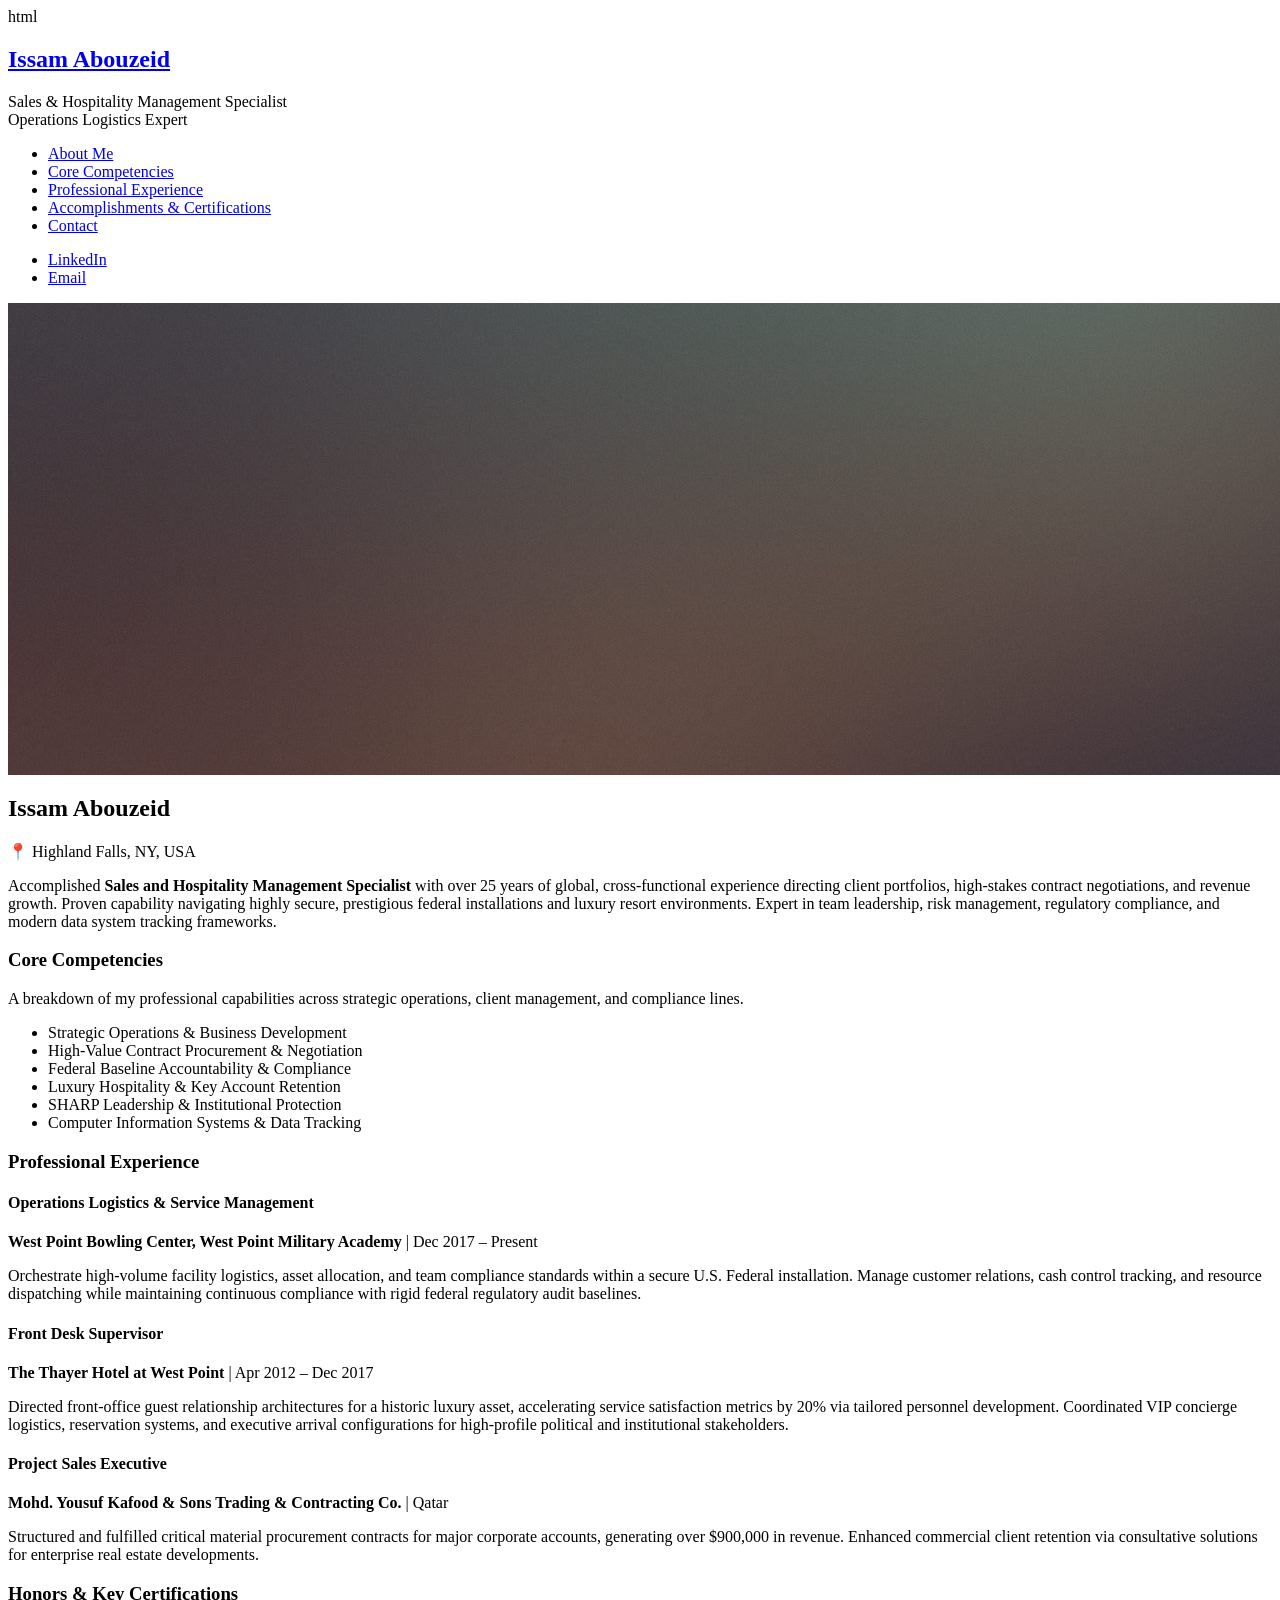
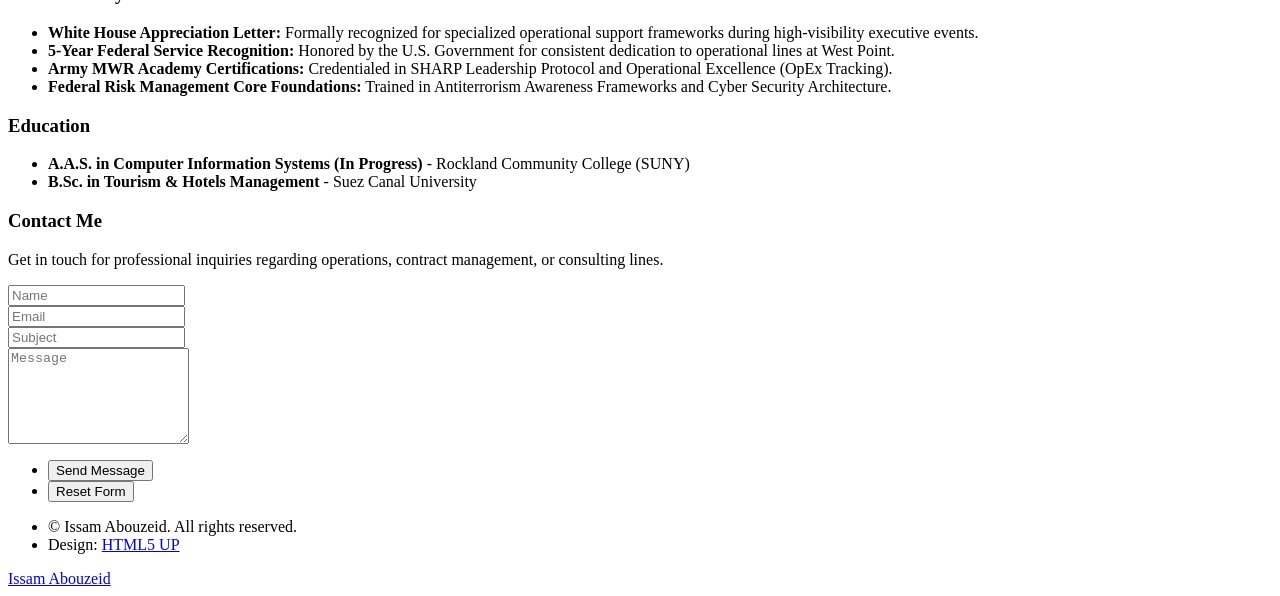
==== index.html @ 8f52945f "Rename index2.html to index.html" ====
html
<!DOCTYPE HTML>
<!--
	Read Only by HTML5 UP
	html5up.net | @ajlkn
	Free for personal and commercial use under the CCA 3.0 license (html5up.net/license)
-->
<html>
	<head>
		<title>Issam Abouzeid - Professional Portfolio</title>
		<meta charset="utf-8" />
		<meta name="viewport" content="width=device-width, initial-scale=1, user-scalable=no" />
		<link rel="stylesheet" href="assets/css/main.css" />
	</head>
	<body class="is-preload">

		<!-- Header -->
			<section id="header">
				<header>
					<span class="image avatar"><img src="images/avatar.jpg" alt="" /></span>
					<h1 id="logo"><a href="#">Issam Abouzeid</a></h1>
					<p>Sales & Hospitality Management Specialist<br />
					Operations Logistics Expert</p>
				</header>
				<nav id="nav">
					<ul>
						<li><a href="#about" class="active">About Me</a></li>
						<li><a href="#skills">Core Competencies</a></li>
						<li><a href="#experience">Professional Experience</a></li>
						<li><a href="#accomplishments">Accomplishments & Certifications</a></li>
						<li><a href="#contact">Contact</a></li>
					</ul>
				</nav>
				<footer>
					<ul class="icons">
						<li><a href="https://linkedin.com" class="icon brands fa-linkedin"><span class="label">LinkedIn</span></a></li>
						<li><a href="mailto:essam817@hotmail.com" class="icon solid fa-envelope"><span class="label">Email</span></a></li>
					</ul>
				</footer>
			</section>

		<!-- Wrapper -->
			<div id="wrapper">

				<!-- Main -->
					<div id="main">

						<!-- About Me -->
							<section id="about">
								<div class="image main" data-position="center">
									<img src="images/banner.jpg" alt="" />
								</div>
								<div class="container">
									<header class="major">
										<h2>Issam Abouzeid</h2>
										<p>📍 Highland Falls, NY, USA</p>
									</header>
									<p>Accomplished <strong>Sales and Hospitality Management Specialist</strong> with over 25 years of global, cross-functional experience directing client portfolios, high-stakes contract negotiations, and revenue growth. Proven capability navigating highly secure, prestigious federal installations and luxury resort environments. Expert in team leadership, risk management, regulatory compliance, and modern data system tracking frameworks.</p>
								</div>
							</section>

						<!-- Core Competencies -->
							<section id="skills">
								<div class="container">
									<h3>Core Competencies</h3>
									<p>A breakdown of my professional capabilities across strategic operations, client management, and compliance lines.</p>
									<ul class="feature-icons">
										<li class="icon solid fa-briefcase">Strategic Operations & Business Development</li>
										<li class="icon solid fa-handshake">High-Value Contract Procurement & Negotiation</li>
										<li class="icon solid fa-shield-alt">Federal Baseline Accountability & Compliance</li>
										<li class="icon solid fa-users">Luxury Hospitality & Key Account Retention</li>
										<li class="icon solid fa-user-shield">SHARP Leadership & Institutional Protection</li>
										<li class="icon solid fa-laptop-code">Computer Information Systems & Data Tracking</li>
									</ul>
								</div>
							</section>

						<!-- Experience -->
							<section id="experience">
								<div class="container">
									<h3>Professional Experience</h3>
									<div class="features">
										<article>
											<div class="inner">
												<h4>Operations Logistics & Service Management</h4>
												<p class="role"><strong>West Point Bowling Center, West Point Military Academy</strong> | Dec 2017 – Present</p>
												<p>Orchestrate high-volume facility logistics, asset allocation, and team compliance standards within a secure U.S. Federal installation. Manage customer relations, cash control tracking, and resource dispatching while maintaining continuous compliance with rigid federal regulatory audit baselines.</p>
											</div>
										</article>
										<article>
											<div class="inner">
												<h4>Front Desk Supervisor</h4>
												<p class="role"><strong>The Thayer Hotel at West Point</strong> | Apr 2012 – Dec 2017</p>
												<p>Directed front-office guest relationship architectures for a historic luxury asset, accelerating service satisfaction metrics by 20% via tailored personnel development. Coordinated VIP concierge logistics, reservation systems, and executive arrival configurations for high-profile political and institutional stakeholders.</p>
											</div>
										</article>
										<article>
											<div class="inner">
												<h4>Project Sales Executive</h4>
												<p class="role"><strong>Mohd. Yousuf Kafood & Sons Trading & Contracting Co.</strong> | Qatar</p>
												<p>Structured and fulfilled critical material procurement contracts for major corporate accounts, generating over $900,000 in revenue. Enhanced commercial client retention via consultative solutions for enterprise real estate developments.</p>
											</div>
										</article>
									</div>
								</div>
							</section>

						<!-- Accomplishments & Education -->
							<section id="accomplishments">
								<div class="container">
									<h3>Honors & Key Certifications</h3>
									<ul>
										<li><strong>White House Appreciation Letter:</strong> Formally recognized for specialized operational support frameworks during high-visibility executive events.</li>
										<li><strong>5-Year Federal Service Recognition:</strong> Honored by the U.S. Government for consistent dedication to operational lines at West Point.</li>
										<li><strong>Army MWR Academy Certifications:</strong> Credentialed in SHARP Leadership Protocol and Operational Excellence (OpEx Tracking).</li>
										<li><strong>Federal Risk Management Core Foundations:</strong> Trained in Antiterrorism Awareness Frameworks and Cyber Security Architecture.</li>
									</ul>

									<h3>Education</h3>
									<ul>
										<li><strong>A.A.S. in Computer Information Systems (In Progress)</strong> - Rockland Community College (SUNY)</li>
										<li><strong>B.Sc. in Tourism & Hotels Management</strong> - Suez Canal University</li>
									</ul>
								</div>
							</section>

						<!-- Contact -->
							<section id="contact">
								<div class="container">
									<h3>Contact Me</h3>
									<p>Get in touch for professional inquiries regarding operations, contract management, or consulting lines.</p>
									<form method="post" action="#">
										<div class="row gtr-uniform">
											<div class="col-6 col-12-xsmall"><input type="text" name="name" id="name" placeholder="Name" /></div>
											<div class="col-6 col-12-xsmall"><input type="email" name="email" id="email" placeholder="Email" /></div>
											<div class="col-12"><input type="text" name="subject" id="subject" placeholder="Subject" /></div>
											<div class="col-12"><textarea name="message" id="message" placeholder="Message" rows="6"></textarea></div>
											<div class="col-12">
												<ul class="actions">
													<li><input type="submit" value="Send Message" class="primary" /></li>
													<li><input type="reset" value="Reset Form" /></li>
												</ul>
											</div>
										</div>
									</form>
								</div>
							</section>

					</div>

				<!-- Footer -->
					<section id="footer">
						<div class="container">
							<ul class="copyright">
								<li>&copy; Issam Abouzeid. All rights reserved.</li><li>Design: <a href="https://html5up.net">HTML5 UP</a></li>
							</ul>
						</div>
					</section>

			</div>

		<!-- Scripts -->
			<script src="assets/js/jquery.min.js"></script>
			<script src="assets/js/jquery.scrollex.min.js"></script>
			<script src="assets/js/jquery.scrolly.min.js"></script>
			<script src="assets/js/browser.min.js"></script>
			<script src="assets/js/breakpoints.min.js"></script>
			<script src="assets/js/util.js"></script>
			<script src="assets/js/main.js"></script>

	</body>
</html>
---- assets/css/main.css ----
@import url("fontawesome-all.min.css");
@import url("https://fonts.googleapis.com/css?family=Lato:400,400italic,700,700italic|Source+Code+Pro:400");

/*
	Read Only by HTML5 UP
	html5up.net | @ajlkn
	Free for personal and commercial use under the CCA 3.0 license (html5up.net/license)
*/

html, body, div, span, applet, object,
iframe, h1, h2, h3, h4, h5, h6, p, blockquote,
pre, a, abbr, acronym, address, big, cite,
code, del, dfn, em, img, ins, kbd, q, s, samp,
small, strike, strong, sub, sup, tt, var, b,
u, i, center, dl, dt, dd, ol, ul, li, fieldset,
form, label, legend, table, caption, tbody,
tfoot, thead, tr, th, td, article, aside,
canvas, details, embed, figure, figcaption,
footer, header, hgroup, menu, nav, output, ruby,
section, summary, time, mark, audio, video {
	margin: 0;
	padding: 0;
	border: 0;
	font-size: 100%;
	font: inherit;
	vertical-align: baseline;}

article, aside, details, figcaption, figure,
footer, header, hgroup, menu, nav, section {
	display: block;}

body {
	line-height: 1;
}

ol, ul {
	list-style: none;
}

blockquote, q {
	quotes: none;
}

	blockquote:before, blockquote:after, q:before, q:after {
		content: '';
		content: none;
	}

table {
	border-collapse: collapse;
	border-spacing: 0;
}

body {
	-webkit-text-size-adjust: none;
}

mark {
	background-color: transparent;
	color: inherit;
}

input::-moz-focus-inner {
	border: 0;
	padding: 0;
}

input, select, textarea {
	-moz-appearance: none;
	-webkit-appearance: none;
	-ms-appearance: none;
	appearance: none;
}

/* Basic */

	html {
		box-sizing: border-box;
	}

	*, *:before, *:after {
		box-sizing: inherit;
	}

	body {
		background: #fff;
	}

		body.is-preload *, body.is-preload *:before, body.is-preload *:after {
			-moz-animation: none !important;
			-webkit-animation: none !important;
			-ms-animation: none !important;
			animation: none !important;
			-moz-transition: none !important;
			-webkit-transition: none !important;
			-ms-transition: none !important;
			transition: none !important;
		}

	body, input, select, textarea {
		color: #888;
		font-family: "Lato", sans-serif;
		font-size: 16pt;
		font-weight: 400;
		line-height: 1.75em;
	}

	a {
		-moz-transition: color 0.2s ease-in-out, border-color 0.2s ease-in-out;
		-webkit-transition: color 0.2s ease-in-out, border-color 0.2s ease-in-out;
		-ms-transition: color 0.2s ease-in-out, border-color 0.2s ease-in-out;
		transition: color 0.2s ease-in-out, border-color 0.2s ease-in-out;
		border-bottom: solid 1px #e4e4e4;
		color: inherit;
		text-decoration: none;
	}

		a:hover {
			border-bottom-color: transparent;
			color: #4acaa8 !important;
		}

	strong, b {
		color: #777;
		font-weight: 700;
	}

	em, i {
		font-style: italic;
	}

	p {
		margin: 0 0 2.25em 0;
	}

	h1, h2, h3, h4, h5, h6 {
		color: #777;
		font-weight: 700;
		line-height: 1em;
		margin: 0 0 0.5625em 0;
	}

		h1 a, h2 a, h3 a, h4 a, h5 a, h6 a {
			border: 0;
			color: inherit;
			text-decoration: none;
		}

	h2 {
		font-size: 2em;
		line-height: 1.5em;
	}

	h3 {
		font-size: 1.75em;
		line-height: 1.5em;
	}

	h4 {
		font-size: 1.25em;
		line-height: 1.5em;
	}

	h5 {
		font-size: 0.9em;
		line-height: 1.5em;
	}

	h6 {
		font-size: 0.7em;
		line-height: 1.5em;
	}

	sub {
		font-size: 0.8em;
		position: relative;
		top: 0.5em;
	}

	sup {
		font-size: 0.8em;
		position: relative;
		top: -0.5em;
	}

	hr {
		border: 0;
		border-bottom: solid 2px #f4f4f4;
		margin: 2.25em 0;
	}

		hr.major {
			margin: 3.375em 0;
		}

	blockquote {
		border-left: solid 8px #e4e4e4;
		font-style: italic;
		margin: 0 0 2.25em 0;
		padding: 0.5em 0 0.5em 2em;
	}

	code {
		background: #555;
		border-radius: 5px;
		color: #fff;
		font-family: "Source Code Pro", monospace;
		font-size: 0.9em;
		margin: 0 0.25em;
		padding: 0.25em 0.65em;
	}

	pre {
		font-family: "Source Code Pro", monospace;
		font-size: 0.9em;
		margin: 0 0 2.25em 0;
	}

		pre code {
			-webkit-overflow-scrolling: touch;
			display: block;
			line-height: 1.5em;
			overflow-x: auto;
			padding: 1em 1.5em;
		}

	.align-left {
		text-align: left;
	}

	.align-center {
		text-align: center;
	}

	.align-right {
		text-align: right;
	}

/* Row */

	.row {
		display: flex;
		flex-wrap: wrap;
		box-sizing: border-box;
		align-items: stretch;
	}

		.row > * {
			box-sizing: border-box;
		}

		.row.gtr-uniform > * > :last-child {
			margin-bottom: 0;
		}

		.row.aln-left {
			justify-content: flex-start;
		}

		.row.aln-center {
			justify-content: center;
		}

		.row.aln-right {
			justify-content: flex-end;
		}

		.row.aln-top {
			align-items: flex-start;
		}

		.row.aln-middle {
			align-items: center;
		}

		.row.aln-bottom {
			align-items: flex-end;
		}

		.row > .imp {
			order: -1;
		}

		.row > .col-1 {
			width: 8.33333%;
		}

		.row > .off-1 {
			margin-left: 8.33333%;
		}

		.row > .col-2 {
			width: 16.66667%;
		}

		.row > .off-2 {
			margin-left: 16.66667%;
		}

		.row > .col-3 {
			width: 25%;
		}

		.row > .off-3 {
			margin-left: 25%;
		}

		.row > .col-4 {
			width: 33.33333%;
		}

		.row > .off-4 {
			margin-left: 33.33333%;
		}

		.row > .col-5 {
			width: 41.66667%;
		}

		.row > .off-5 {
			margin-left: 41.66667%;
		}

		.row > .col-6 {
			width: 50%;
		}

		.row > .off-6 {
			margin-left: 50%;
		}

		.row > .col-7 {
			width: 58.33333%;
		}

		.row > .off-7 {
			margin-left: 58.33333%;
		}

		.row > .col-8 {
			width: 66.66667%;
		}

		.row > .off-8 {
			margin-left: 66.66667%;
		}

		.row > .col-9 {
			width: 75%;
		}

		.row > .off-9 {
			margin-left: 75%;
		}

		.row > .col-10 {
			width: 83.33333%;
		}

		.row > .off-10 {
			margin-left: 83.33333%;
		}

		.row > .col-11 {
			width: 91.66667%;
		}

		.row > .off-11 {
			margin-left: 91.66667%;
		}

		.row > .col-12 {
			width: 100%;
		}

		.row > .off-12 {
			margin-left: 100%;
		}

		.row.gtr-0 {
			margin-top: 0;
			margin-left: 0em;
		}

			.row.gtr-0 > * {
				padding: 0 0 0 0em;
			}

			.row.gtr-0.gtr-uniform {
				margin-top: 0em;
			}

				.row.gtr-0.gtr-uniform > * {
					padding-top: 0em;
				}

		.row.gtr-25 {
			margin-top: 0;
			margin-left: -0.5em;
		}

			.row.gtr-25 > * {
				padding: 0 0 0 0.5em;
			}

			.row.gtr-25.gtr-uniform {
				margin-top: -0.5em;
			}

				.row.gtr-25.gtr-uniform > * {
					padding-top: 0.5em;
				}

		.row.gtr-50 {
			margin-top: 0;
			margin-left: -1em;
		}

			.row.gtr-50 > * {
				padding: 0 0 0 1em;
			}

			.row.gtr-50.gtr-uniform {
				margin-top: -1em;
			}

				.row.gtr-50.gtr-uniform > * {
					padding-top: 1em;
				}

		.row {
			margin-top: 0;
			margin-left: -2em;
		}

			.row > * {
				padding: 0 0 0 2em;
			}

			.row.gtr-uniform {
				margin-top: -2em;
			}

				.row.gtr-uniform > * {
					padding-top: 2em;
				}

		.row.gtr-150 {
			margin-top: 0;
			margin-left: -3em;
		}

			.row.gtr-150 > * {
				padding: 0 0 0 3em;
			}

			.row.gtr-150.gtr-uniform {
				margin-top: -3em;
			}

				.row.gtr-150.gtr-uniform > * {
					padding-top: 3em;
				}

		.row.gtr-200 {
			margin-top: 0;
			margin-left: -4em;
		}

			.row.gtr-200 > * {
				padding: 0 0 0 4em;
			}

			.row.gtr-200.gtr-uniform {
				margin-top: -4em;
			}

				.row.gtr-200.gtr-uniform > * {
					padding-top: 4em;
				}

		@media screen and (max-width: 1680px) {

			.row {
				display: flex;
				flex-wrap: wrap;
				box-sizing: border-box;
				align-items: stretch;
			}

				.row > * {
					box-sizing: border-box;
				}

				.row.gtr-uniform > * > :last-child {
					margin-bottom: 0;
				}

				.row.aln-left {
					justify-content: flex-start;
				}

				.row.aln-center {
					justify-content: center;
				}

				.row.aln-right {
					justify-content: flex-end;
				}

				.row.aln-top {
					align-items: flex-start;
				}

				.row.aln-middle {
					align-items: center;
				}

				.row.aln-bottom {
					align-items: flex-end;
				}

				.row > .imp-xlarge {
					order: -1;
				}

				.row > .col-1-xlarge {
					width: 8.33333%;
				}

				.row > .off-1-xlarge {
					margin-left: 8.33333%;
				}

				.row > .col-2-xlarge {
					width: 16.66667%;
				}

				.row > .off-2-xlarge {
					margin-left: 16.66667%;
				}

				.row > .col-3-xlarge {
					width: 25%;
				}

				.row > .off-3-xlarge {
					margin-left: 25%;
				}

				.row > .col-4-xlarge {
					width: 33.33333%;
				}

				.row > .off-4-xlarge {
					margin-left: 33.33333%;
				}

				.row > .col-5-xlarge {
					width: 41.66667%;
				}

				.row > .off-5-xlarge {
					margin-left: 41.66667%;
				}

				.row > .col-6-xlarge {
					width: 50%;
				}

				.row > .off-6-xlarge {
					margin-left: 50%;
				}

				.row > .col-7-xlarge {
					width: 58.33333%;
				}

				.row > .off-7-xlarge {
					margin-left: 58.33333%;
				}

				.row > .col-8-xlarge {
					width: 66.66667%;
				}

				.row > .off-8-xlarge {
					margin-left: 66.66667%;
				}

				.row > .col-9-xlarge {
					width: 75%;
				}

				.row > .off-9-xlarge {
					margin-left: 75%;
				}

				.row > .col-10-xlarge {
					width: 83.33333%;
				}

				.row > .off-10-xlarge {
					margin-left: 83.33333%;
				}

				.row > .col-11-xlarge {
					width: 91.66667%;
				}

				.row > .off-11-xlarge {
					margin-left: 91.66667%;
				}

				.row > .col-12-xlarge {
					width: 100%;
				}

				.row > .off-12-xlarge {
					margin-left: 100%;
				}

				.row.gtr-0 {
					margin-top: 0;
					margin-left: 0em;
				}

					.row.gtr-0 > * {
						padding: 0 0 0 0em;
					}

					.row.gtr-0.gtr-uniform {
						margin-top: 0em;
					}

						.row.gtr-0.gtr-uniform > * {
							padding-top: 0em;
						}

				.row.gtr-25 {
					margin-top: 0;
					margin-left: -0.5em;
				}

					.row.gtr-25 > * {
						padding: 0 0 0 0.5em;
					}

					.row.gtr-25.gtr-uniform {
						margin-top: -0.5em;
					}

						.row.gtr-25.gtr-uniform > * {
							padding-top: 0.5em;
						}

				.row.gtr-50 {
					margin-top: 0;
					margin-left: -1em;
				}

					.row.gtr-50 > * {
						padding: 0 0 0 1em;
					}

					.row.gtr-50.gtr-uniform {
						margin-top: -1em;
					}

						.row.gtr-50.gtr-uniform > * {
							padding-top: 1em;
						}

				.row {
					margin-top: 0;
					margin-left: -2em;
				}

					.row > * {
						padding: 0 0 0 2em;
					}

					.row.gtr-uniform {
						margin-top: -2em;
					}

						.row.gtr-uniform > * {
							padding-top: 2em;
						}

				.row.gtr-150 {
					margin-top: 0;
					margin-left: -3em;
				}

					.row.gtr-150 > * {
						padding: 0 0 0 3em;
					}

					.row.gtr-150.gtr-uniform {
						margin-top: -3em;
					}

						.row.gtr-150.gtr-uniform > * {
							padding-top: 3em;
						}

				.row.gtr-200 {
					margin-top: 0;
					margin-left: -4em;
				}

					.row.gtr-200 > * {
						padding: 0 0 0 4em;
					}

					.row.gtr-200.gtr-uniform {
						margin-top: -4em;
					}

						.row.gtr-200.gtr-uniform > * {
							padding-top: 4em;
						}

		}

		@media screen and (max-width: 1280px) {

			.row {
				display: flex;
				flex-wrap: wrap;
				box-sizing: border-box;
				align-items: stretch;
			}

				.row > * {
					box-sizing: border-box;
				}

				.row.gtr-uniform > * > :last-child {
					margin-bottom: 0;
				}

				.row.aln-left {
					justify-content: flex-start;
				}

				.row.aln-center {
					justify-content: center;
				}

				.row.aln-right {
					justify-content: flex-end;
				}

				.row.aln-top {
					align-items: flex-start;
				}

				.row.aln-middle {
					align-items: center;
				}

				.row.aln-bottom {
					align-items: flex-end;
				}

				.row > .imp-large {
					order: -1;
				}

				.row > .col-1-large {
					width: 8.33333%;
				}

				.row > .off-1-large {
					margin-left: 8.33333%;
				}

				.row > .col-2-large {
					width: 16.66667%;
				}

				.row > .off-2-large {
					margin-left: 16.66667%;
				}

				.row > .col-3-large {
					width: 25%;
				}

				.row > .off-3-large {
					margin-left: 25%;
				}

				.row > .col-4-large {
					width: 33.33333%;
				}

				.row > .off-4-large {
					margin-left: 33.33333%;
				}

				.row > .col-5-large {
					width: 41.66667%;
				}

				.row > .off-5-large {
					margin-left: 41.66667%;
				}

				.row > .col-6-large {
					width: 50%;
				}

				.row > .off-6-large {
					margin-left: 50%;
				}

				.row > .col-7-large {
					width: 58.33333%;
				}

				.row > .off-7-large {
					margin-left: 58.33333%;
				}

				.row > .col-8-large {
					width: 66.66667%;
				}

				.row > .off-8-large {
					margin-left: 66.66667%;
				}

				.row > .col-9-large {
					width: 75%;
				}

				.row > .off-9-large {
					margin-left: 75%;
				}

				.row > .col-10-large {
					width: 83.33333%;
				}

				.row > .off-10-large {
					margin-left: 83.33333%;
				}

				.row > .col-11-large {
					width: 91.66667%;
				}

				.row > .off-11-large {
					margin-left: 91.66667%;
				}

				.row > .col-12-large {
					width: 100%;
				}

				.row > .off-12-large {
					margin-left: 100%;
				}

				.row.gtr-0 {
					margin-top: 0;
					margin-left: 0em;
				}

					.row.gtr-0 > * {
						padding: 0 0 0 0em;
					}

					.row.gtr-0.gtr-uniform {
						margin-top: 0em;
					}

						.row.gtr-0.gtr-uniform > * {
							padding-top: 0em;
						}

				.row.gtr-25 {
					margin-top: 0;
					margin-left: -0.375em;
				}

					.row.gtr-25 > * {
						padding: 0 0 0 0.375em;
					}

					.row.gtr-25.gtr-uniform {
						margin-top: -0.375em;
					}

						.row.gtr-25.gtr-uniform > * {
							padding-top: 0.375em;
						}

				.row.gtr-50 {
					margin-top: 0;
					margin-left: -0.75em;
				}

					.row.gtr-50 > * {
						padding: 0 0 0 0.75em;
					}

					.row.gtr-50.gtr-uniform {
						margin-top: -0.75em;
					}

						.row.gtr-50.gtr-uniform > * {
							padding-top: 0.75em;
						}

				.row {
					margin-top: 0;
					margin-left: -1.5em;
				}

					.row > * {
						padding: 0 0 0 1.5em;
					}

					.row.gtr-uniform {
						margin-top: -1.5em;
					}

						.row.gtr-uniform > * {
							padding-top: 1.5em;
						}

				.row.gtr-150 {
					margin-top: 0;
					margin-left: -2.25em;
				}

					.row.gtr-150 > * {
						padding: 0 0 0 2.25em;
					}

					.row.gtr-150.gtr-uniform {
						margin-top: -2.25em;
					}

						.row.gtr-150.gtr-uniform > * {
							padding-top: 2.25em;
						}

				.row.gtr-200 {
					margin-top: 0;
					margin-left: -3em;
				}

					.row.gtr-200 > * {
						padding: 0 0 0 3em;
					}

					.row.gtr-200.gtr-uniform {
						margin-top: -3em;
					}

						.row.gtr-200.gtr-uniform > * {
							padding-top: 3em;
						}

		}

		@media screen and (max-width: 1024px) {

			.row {
				display: flex;
				flex-wrap: wrap;
				box-sizing: border-box;
				align-items: stretch;
			}

				.row > * {
					box-sizing: border-box;
				}

				.row.gtr-uniform > * > :last-child {
					margin-bottom: 0;
				}

				.row.aln-left {
					justify-content: flex-start;
				}

				.row.aln-center {
					justify-content: center;
				}

				.row.aln-right {
					justify-content: flex-end;
				}

				.row.aln-top {
					align-items: flex-start;
				}

				.row.aln-middle {
					align-items: center;
				}

				.row.aln-bottom {
					align-items: flex-end;
				}

				.row > .imp-medium {
					order: -1;
				}

				.row > .col-1-medium {
					width: 8.33333%;
				}

				.row > .off-1-medium {
					margin-left: 8.33333%;
				}

				.row > .col-2-medium {
					width: 16.66667%;
				}

				.row > .off-2-medium {
					margin-left: 16.66667%;
				}

				.row > .col-3-medium {
					width: 25%;
				}

				.row > .off-3-medium {
					margin-left: 25%;
				}

				.row > .col-4-medium {
					width: 33.33333%;
				}

				.row > .off-4-medium {
					margin-left: 33.33333%;
				}

				.row > .col-5-medium {
					width: 41.66667%;
				}

				.row > .off-5-medium {
					margin-left: 41.66667%;
				}

				.row > .col-6-medium {
					width: 50%;
				}

				.row > .off-6-medium {
					margin-left: 50%;
				}

				.row > .col-7-medium {
					width: 58.33333%;
				}

				.row > .off-7-medium {
					margin-left: 58.33333%;
				}

				.row > .col-8-medium {
					width: 66.66667%;
				}

				.row > .off-8-medium {
					margin-left: 66.66667%;
				}

				.row > .col-9-medium {
					width: 75%;
				}

				.row > .off-9-medium {
					margin-left: 75%;
				}

				.row > .col-10-medium {
					width: 83.33333%;
				}

				.row > .off-10-medium {
					margin-left: 83.33333%;
				}

				.row > .col-11-medium {
					width: 91.66667%;
				}

				.row > .off-11-medium {
					margin-left: 91.66667%;
				}

				.row > .col-12-medium {
					width: 100%;
				}

				.row > .off-12-medium {
					margin-left: 100%;
				}

				.row.gtr-0 {
					margin-top: 0;
					margin-left: 0em;
				}

					.row.gtr-0 > * {
						padding: 0 0 0 0em;
					}

					.row.gtr-0.gtr-uniform {
						margin-top: 0em;
					}

						.row.gtr-0.gtr-uniform > * {
							padding-top: 0em;
						}

				.row.gtr-25 {
					margin-top: 0;
					margin-left: -0.375em;
				}

					.row.gtr-25 > * {
						padding: 0 0 0 0.375em;
					}

					.row.gtr-25.gtr-uniform {
						margin-top: -0.375em;
					}

						.row.gtr-25.gtr-uniform > * {
							padding-top: 0.375em;
						}

				.row.gtr-50 {
					margin-top: 0;
					margin-left: -0.75em;
				}

					.row.gtr-50 > * {
						padding: 0 0 0 0.75em;
					}

					.row.gtr-50.gtr-uniform {
						margin-top: -0.75em;
					}

						.row.gtr-50.gtr-uniform > * {
							padding-top: 0.75em;
						}

				.row {
					margin-top: 0;
					margin-left: -1.5em;
				}

					.row > * {
						padding: 0 0 0 1.5em;
					}

					.row.gtr-uniform {
						margin-top: -1.5em;
					}

						.row.gtr-uniform > * {
							padding-top: 1.5em;
						}

				.row.gtr-150 {
					margin-top: 0;
					margin-left: -2.25em;
				}

					.row.gtr-150 > * {
						padding: 0 0 0 2.25em;
					}

					.row.gtr-150.gtr-uniform {
						margin-top: -2.25em;
					}

						.row.gtr-150.gtr-uniform > * {
							padding-top: 2.25em;
						}

				.row.gtr-200 {
					margin-top: 0;
					margin-left: -3em;
				}

					.row.gtr-200 > * {
						padding: 0 0 0 3em;
					}

					.row.gtr-200.gtr-uniform {
						margin-top: -3em;
					}

						.row.gtr-200.gtr-uniform > * {
							padding-top: 3em;
						}

		}

		@media screen and (max-width: 736px) {

			.row {
				display: flex;
				flex-wrap: wrap;
				box-sizing: border-box;
				align-items: stretch;
			}

				.row > * {
					box-sizing: border-box;
				}

				.row.gtr-uniform > * > :last-child {
					margin-bottom: 0;
				}

				.row.aln-left {
					justify-content: flex-start;
				}

				.row.aln-center {
					justify-content: center;
				}

				.row.aln-right {
					justify-content: flex-end;
				}

				.row.aln-top {
					align-items: flex-start;
				}

				.row.aln-middle {
					align-items: center;
				}

				.row.aln-bottom {
					align-items: flex-end;
				}

				.row > .imp-small {
					order: -1;
				}

				.row > .col-1-small {
					width: 8.33333%;
				}

				.row > .off-1-small {
					margin-left: 8.33333%;
				}

				.row > .col-2-small {
					width: 16.66667%;
				}

				.row > .off-2-small {
					margin-left: 16.66667%;
				}

				.row > .col-3-small {
					width: 25%;
				}

				.row > .off-3-small {
					margin-left: 25%;
				}

				.row > .col-4-small {
					width: 33.33333%;
				}

				.row > .off-4-small {
					margin-left: 33.33333%;
				}

				.row > .col-5-small {
					width: 41.66667%;
				}

				.row > .off-5-small {
					margin-left: 41.66667%;
				}

				.row > .col-6-small {
					width: 50%;
				}

				.row > .off-6-small {
					margin-left: 50%;
				}

				.row > .col-7-small {
					width: 58.33333%;
				}

				.row > .off-7-small {
					margin-left: 58.33333%;
				}

				.row > .col-8-small {
					width: 66.66667%;
				}

				.row > .off-8-small {
					margin-left: 66.66667%;
				}

				.row > .col-9-small {
					width: 75%;
				}

				.row > .off-9-small {
					margin-left: 75%;
				}

				.row > .col-10-small {
					width: 83.33333%;
				}

				.row > .off-10-small {
					margin-left: 83.33333%;
				}

				.row > .col-11-small {
					width: 91.66667%;
				}

				.row > .off-11-small {
					margin-left: 91.66667%;
				}

				.row > .col-12-small {
					width: 100%;
				}

				.row > .off-12-small {
					margin-left: 100%;
				}

				.row.gtr-0 {
					margin-top: 0;
					margin-left: 0em;
				}

					.row.gtr-0 > * {
						padding: 0 0 0 0em;
					}

					.row.gtr-0.gtr-uniform {
						margin-top: 0em;
					}

						.row.gtr-0.gtr-uniform > * {
							padding-top: 0em;
						}

				.row.gtr-25 {
					margin-top: 0;
					margin-left: -0.3125em;
				}

					.row.gtr-25 > * {
						padding: 0 0 0 0.3125em;
					}

					.row.gtr-25.gtr-uniform {
						margin-top: -0.3125em;
					}

						.row.gtr-25.gtr-uniform > * {
							padding-top: 0.3125em;
						}

				.row.gtr-50 {
					margin-top: 0;
					margin-left: -0.625em;
				}

					.row.gtr-50 > * {
						padding: 0 0 0 0.625em;
					}

					.row.gtr-50.gtr-uniform {
						margin-top: -0.625em;
					}

						.row.gtr-50.gtr-uniform > * {
							padding-top: 0.625em;
						}

				.row {
					margin-top: 0;
					margin-left: -1.25em;
				}

					.row > * {
						padding: 0 0 0 1.25em;
					}

					.row.gtr-uniform {
						margin-top: -1.25em;
					}

						.row.gtr-uniform > * {
							padding-top: 1.25em;
						}

				.row.gtr-150 {
					margin-top: 0;
					margin-left: -1.875em;
				}

					.row.gtr-150 > * {
						padding: 0 0 0 1.875em;
					}

					.row.gtr-150.gtr-uniform {
						margin-top: -1.875em;
					}

						.row.gtr-150.gtr-uniform > * {
							padding-top: 1.875em;
						}

				.row.gtr-200 {
					margin-top: 0;
					margin-left: -2.5em;
				}

					.row.gtr-200 > * {
						padding: 0 0 0 2.5em;
					}

					.row.gtr-200.gtr-uniform {
						margin-top: -2.5em;
					}

						.row.gtr-200.gtr-uniform > * {
							padding-top: 2.5em;
						}

		}

		@media screen and (max-width: 480px) {

			.row {
				display: flex;
				flex-wrap: wrap;
				box-sizing: border-box;
				align-items: stretch;
			}

				.row > * {
					box-sizing: border-box;
				}

				.row.gtr-uniform > * > :last-child {
					margin-bottom: 0;
				}

				.row.aln-left {
					justify-content: flex-start;
				}

				.row.aln-center {
					justify-content: center;
				}

				.row.aln-right {
					justify-content: flex-end;
				}

				.row.aln-top {
					align-items: flex-start;
				}

				.row.aln-middle {
					align-items: center;
				}

				.row.aln-bottom {
					align-items: flex-end;
				}

				.row > .imp-xsmall {
					order: -1;
				}

				.row > .col-1-xsmall {
					width: 8.33333%;
				}

				.row > .off-1-xsmall {
					margin-left: 8.33333%;
				}

				.row > .col-2-xsmall {
					width: 16.66667%;
				}

				.row > .off-2-xsmall {
					margin-left: 16.66667%;
				}

				.row > .col-3-xsmall {
					width: 25%;
				}

				.row > .off-3-xsmall {
					margin-left: 25%;
				}

				.row > .col-4-xsmall {
					width: 33.33333%;
				}

				.row > .off-4-xsmall {
					margin-left: 33.33333%;
				}

				.row > .col-5-xsmall {
					width: 41.66667%;
				}

				.row > .off-5-xsmall {
					margin-left: 41.66667%;
				}

				.row > .col-6-xsmall {
					width: 50%;
				}

				.row > .off-6-xsmall {
					margin-left: 50%;
				}

				.row > .col-7-xsmall {
					width: 58.33333%;
				}

				.row > .off-7-xsmall {
					margin-left: 58.33333%;
				}

				.row > .col-8-xsmall {
					width: 66.66667%;
				}

				.row > .off-8-xsmall {
					margin-left: 66.66667%;
				}

				.row > .col-9-xsmall {
					width: 75%;
				}

				.row > .off-9-xsmall {
					margin-left: 75%;
				}

				.row > .col-10-xsmall {
					width: 83.33333%;
				}

				.row > .off-10-xsmall {
					margin-left: 83.33333%;
				}

				.row > .col-11-xsmall {
					width: 91.66667%;
				}

				.row > .off-11-xsmall {
					margin-left: 91.66667%;
				}

				.row > .col-12-xsmall {
					width: 100%;
				}

				.row > .off-12-xsmall {
					margin-left: 100%;
				}

				.row.gtr-0 {
					margin-top: 0;
					margin-left: 0em;
				}

					.row.gtr-0 > * {
						padding: 0 0 0 0em;
					}

					.row.gtr-0.gtr-uniform {
						margin-top: 0em;
					}

						.row.gtr-0.gtr-uniform > * {
							padding-top: 0em;
						}

				.row.gtr-25 {
					margin-top: 0;
					margin-left: -0.3125em;
				}

					.row.gtr-25 > * {
						padding: 0 0 0 0.3125em;
					}

					.row.gtr-25.gtr-uniform {
						margin-top: -0.3125em;
					}

						.row.gtr-25.gtr-uniform > * {
							padding-top: 0.3125em;
						}

				.row.gtr-50 {
					margin-top: 0;
					margin-left: -0.625em;
				}

					.row.gtr-50 > * {
						padding: 0 0 0 0.625em;
					}

					.row.gtr-50.gtr-uniform {
						margin-top: -0.625em;
					}

						.row.gtr-50.gtr-uniform > * {
							padding-top: 0.625em;
						}

				.row {
					margin-top: 0;
					margin-left: -1.25em;
				}

					.row > * {
						padding: 0 0 0 1.25em;
					}

					.row.gtr-uniform {
						margin-top: -1.25em;
					}

						.row.gtr-uniform > * {
							padding-top: 1.25em;
						}

				.row.gtr-150 {
					margin-top: 0;
					margin-left: -1.875em;
				}

					.row.gtr-150 > * {
						padding: 0 0 0 1.875em;
					}

					.row.gtr-150.gtr-uniform {
						margin-top: -1.875em;
					}

						.row.gtr-150.gtr-uniform > * {
							padding-top: 1.875em;
						}

				.row.gtr-200 {
					margin-top: 0;
					margin-left: -2.5em;
				}

					.row.gtr-200 > * {
						padding: 0 0 0 2.5em;
					}

					.row.gtr-200.gtr-uniform {
						margin-top: -2.5em;
					}

						.row.gtr-200.gtr-uniform > * {
							padding-top: 2.5em;
						}

		}

/* Container */

	.container {
		margin: 0 auto;
		max-width: calc(100% - 4.5em);
		width: 45em;
	}

		.container.xsmall {
			width: 11.25em;
		}

		.container.small {
			width: 22.5em;
		}

		.container.medium {
			width: 33.75em;
		}

		.container.large {
			width: 56.25em;
		}

		.container.xlarge {
			width: 67.5em;
		}

		.container.max {
			width: 100%;
		}

		@media screen and (max-width: 1024px) {

			.container {
				width: 100% !important;
			}

		}

		@media screen and (max-width: 480px) {

			.container {
				max-width: calc(100% - 3.375em);
			}

		}

/* Section/Article */

	section.special, article.special {
		text-align: center;
	}

	header p {
		color: #aaa;
		position: relative;
		margin: 0 0 1.6875em 0;
	}

	header h2 + p {
		font-size: 1.25em;
		margin-top: -0.5em;
		line-height: 1.5em;
	}

	header h3 + p {
		font-size: 1.1em;
		margin-top: -0.35em;
		line-height: 1.5em;
	}

	header h4 + p,
	header h5 + p,
	header h6 + p {
		font-size: 0.9em;
		margin-top: -0.25em;
		line-height: 1.5em;
	}

	header.major h2 {
		color: #4acaa8;
		font-size: 3.5em;
	}

		header.major h2 + p {
			color: #777;
			font-size: 1.75em;
			font-weight: 700;
			margin-top: -0.75em;
		}

/* Form */

	form {
		margin: 0 0 2.25em 0;
	}

	label {
		color: #777;
		display: block;
		font-size: 0.9em;
		font-weight: 700;
		margin: 0 0 1.125em 0;
	}

	input::-moz-focus-inner {
		border: 0;
		padding: 0;
	}

	input[type="text"],
	input[type="password"],
	input[type="email"],
	select,
	textarea {
		-moz-appearance: none;
		-webkit-appearance: none;
		-ms-appearance: none;
		appearance: none;
		border-radius: 5px;
		border: none;
		border: solid 2px #e4e4e4;
		color: inherit;
		display: block;
		outline: 0;
		padding: 0 1em;
		text-decoration: none;
		width: 100%;
	}

		input[type="text"]:invalid,
		input[type="password"]:invalid,
		input[type="email"]:invalid,
		select:invalid,
		textarea:invalid {
			box-shadow: none;
		}

		input[type="text"]:focus,
		input[type="password"]:focus,
		input[type="email"]:focus,
		select:focus,
		textarea:focus {
			border-color: #4acaa8;
		}

	select {
		background-image: url("data:image/svg+xml;charset=utf8,%3Csvg xmlns='http://www.w3.org/2000/svg' width='40' height='40' preserveAspectRatio='none' viewBox='0 0 40 40'%3E%3Cpath d='M9.4,12.3l10.4,10.4l10.4-10.4c0.2-0.2,0.5-0.4,0.9-0.4c0.3,0,0.6,0.1,0.9,0.4l3.3,3.3c0.2,0.2,0.4,0.5,0.4,0.9 c0,0.4-0.1,0.6-0.4,0.9L20.7,31.9c-0.2,0.2-0.5,0.4-0.9,0.4c-0.3,0-0.6-0.1-0.9-0.4L4.3,17.3c-0.2-0.2-0.4-0.5-0.4-0.9 c0-0.4,0.1-0.6,0.4-0.9l3.3-3.3c0.2-0.2,0.5-0.4,0.9-0.4S9.1,12.1,9.4,12.3z' fill='%23e4e4e4' /%3E%3C/svg%3E");
		background-size: 1.25em;
		background-repeat: no-repeat;
		background-position: calc(100% - 1em) center;
		height: 2.75em;
		padding-right: 2.75em;
		text-overflow: ellipsis;
	}

		select option {
			color: #777;
			background: #fff;
		}

		select:focus::-ms-value {
			background-color: transparent;
		}

		select::-ms-expand {
			display: none;
		}

	input[type="text"],
	input[type="password"],
	input[type="email"],
	select {
		height: 2.75em;
	}

	textarea {
		padding: 0.75em 1em;
	}

	input[type="checkbox"],
	input[type="radio"] {
		-moz-appearance: none;
		-webkit-appearance: none;
		-ms-appearance: none;
		appearance: none;
		display: block;
		float: left;
		margin-right: -2em;
		opacity: 0;
		width: 1em;
		z-index: -1;
	}

		input[type="checkbox"] + label,
		input[type="radio"] + label {
			text-decoration: none;
			color: #888;
			cursor: pointer;
			display: inline-block;
			font-size: 1em;
			font-weight: 400;
			padding-left: 2.4em;
			padding-right: 0.75em;
			position: relative;
		}

			input[type="checkbox"] + label:before,
			input[type="radio"] + label:before {
				-moz-osx-font-smoothing: grayscale;
				-webkit-font-smoothing: antialiased;
				display: inline-block;
				font-style: normal;
				font-variant: normal;
				text-rendering: auto;
				line-height: 1;
				text-transform: none !important;
				font-family: 'Font Awesome 5 Free';
				font-weight: 900;
			}

			input[type="checkbox"] + label:before,
			input[type="radio"] + label:before {
				background: #fafafa;
				border-radius: 5px;
				border: solid 2px #e4e4e4;
				content: '';
				display: inline-block;
				font-size: 0.8em;
				height: 2.0625em;
				left: 0;
				line-height: 2.0625em;
				position: absolute;
				text-align: center;
				top: 0;
				width: 2.0625em;
			}

		input[type="checkbox"]:checked + label:before,
		input[type="radio"]:checked + label:before {
			background: #989898;
			border-color: #989898;
			color: #ffffff;
			content: '\f00c';
		}

		input[type="checkbox"]:focus + label:before,
		input[type="radio"]:focus + label:before {
			border-color: #4acaa8;
		}

	input[type="checkbox"] + label:before {
		border-radius: 5px;
	}

	input[type="radio"] + label:before {
		border-radius: 100%;
	}

	::-webkit-input-placeholder {
		color: #aaa !important;
		font-style: italic;
		opacity: 1.0;
	}

	:-moz-placeholder {
		color: #aaa !important;
		font-style: italic;
		opacity: 1.0;
	}

	::-moz-placeholder {
		color: #aaa !important;
		font-style: italic;
		opacity: 1.0;
	}

	:-ms-input-placeholder {
		color: #aaa !important;
		font-style: italic;
		opacity: 1.0;
	}

/* Box */

	.box {
		border-radius: 5px;
		border: solid 2px #e4e4e4;
		margin-bottom: 2.25em;
		padding: 1.5em;
	}

		.box > :last-child,
		.box > :last-child > :last-child,
		.box > :last-child > :last-child > :last-child {
			margin-bottom: 0;
		}

		.box.alt {
			border: 0;
			border-radius: 0;
			padding: 0;
		}

/* Icon */

	.icon {
		text-decoration: none;
		border-bottom: none;
		position: relative;
	}

		.icon:before {
			-moz-osx-font-smoothing: grayscale;
			-webkit-font-smoothing: antialiased;
			display: inline-block;
			font-style: normal;
			font-variant: normal;
			text-rendering: auto;
			line-height: 1;
			text-transform: none !important;
			font-family: 'Font Awesome 5 Free';
			font-weight: 400;
		}

		.icon > .label {
			display: none;
		}

		.icon:before {
			line-height: inherit;
		}

		.icon.solid:before {
			font-weight: 900;
		}

		.icon.brands:before {
			font-family: 'Font Awesome 5 Brands';
		}

/* Image */

	.image {
		border-radius: 5px;
		border: 0;
		display: inline-block;
		position: relative;
	}

		.image[data-position] img {
			-moz-object-fit: cover;
			-webkit-object-fit: cover;
			-ms-object-fit: cover;
			object-fit: cover;
			display: block;
			position: absolute;
			top: 0;
			left: 0;
			width: 100%;
			height: 100%;
		}

		.image[data-position="top left"] img {
			-moz-object-position: top left;
			-webkit-object-position: top left;
			-ms-object-position: top left;
			object-position: top left;
		}

		.image[data-position="top"] img {
			-moz-object-position: top;
			-webkit-object-position: top;
			-ms-object-position: top;
			object-position: top;
		}

		.image[data-position="top right"] img {
			-moz-object-position: top right;
			-webkit-object-position: top right;
			-ms-object-position: top right;
			object-position: top right;
		}

		.image[data-position="right"] img {
			-moz-object-position: right;
			-webkit-object-position: right;
			-ms-object-position: right;
			object-position: right;
		}

		.image[data-position="bottom right"] img {
			-moz-object-position: bottom right;
			-webkit-object-position: bottom right;
			-ms-object-position: bottom right;
			object-position: bottom right;
		}

		.image[data-position="bottom"] img {
			-moz-object-position: bottom;
			-webkit-object-position: bottom;
			-ms-object-position: bottom;
			object-position: bottom;
		}

		.image[data-position="bottom left"] img {
			-moz-object-position: bottom left;
			-webkit-object-position: bottom left;
			-ms-object-position: bottom left;
			object-position: bottom left;
		}

		.image[data-position="left"] img {
			-moz-object-position: left;
			-webkit-object-position: left;
			-ms-object-position: left;
			object-position: left;
		}

		.image[data-position="center"] img {
			-moz-object-position: center;
			-webkit-object-position: center;
			-ms-object-position: center;
			object-position: center;
		}

		.image[data-position="25% 25%"] img {
			-moz-object-position: 25% 25%;
			-webkit-object-position: 25% 25%;
			-ms-object-position: 25% 25%;
			object-position: 25% 25%;
		}

		.image[data-position="75% 25%"] img {
			-moz-object-position: 75% 25%;
			-webkit-object-position: 75% 25%;
			-ms-object-position: 75% 25%;
			object-position: 75% 25%;
		}

		.image[data-position="75% 75%"] img {
			-moz-object-position: 75% 75%;
			-webkit-object-position: 75% 75%;
			-ms-object-position: 75% 75%;
			object-position: 75% 75%;
		}

		.image[data-position="25% 75%"] img {
			-moz-object-position: 25% 75%;
			-webkit-object-position: 25% 75%;
			-ms-object-position: 25% 75%;
			object-position: 25% 75%;
		}

		.image img {
			border-radius: 5px;
			display: block;
		}

		.image.left {
			float: left;
			margin: 0 2.5em 2em 0;
			top: 0.25em;
		}

		.image.right {
			float: right;
			margin: 0 0 2em 2.5em;
			top: 0.25em;
		}

		.image.fit {
			display: block;
			margin: 0 0 2.25em 0;
			width: 100%;
		}

			.image.fit img {
				display: block;
				width: 100%;
			}

		.image.avatar {
			border-radius: 100%;
			overflow: hidden;
		}

			.image.avatar img {
				border-radius: 100%;
				display: block;
				width: 100%;
			}

		.image.main {
			display: block;
			height: 20em;
			border-radius: 0;
		}

			.image.main img {
				border-radius: 0;
			}

/* List */

	ol {
		list-style: decimal;
		margin: 0 0 2.25em 0;
		padding-left: 1.25em;
	}

		ol li {
			padding-left: 0.25em;
		}

	ul {
		list-style: disc;
		margin: 0 0 2.25em 0;
		padding-left: 1em;
	}

		ul li {
			padding-left: 0.5em;
		}

		ul.alt {
			list-style: none;
			padding-left: 0;
		}

			ul.alt li {
				border-top: solid 2px #f4f4f4;
				padding: 0.5em 0;
			}

				ul.alt li:first-child {
					border-top: 0;
					padding-top: 0;
				}

	dl {
		margin: 0 0 2.25em 0;
	}

/* Actions */

	ul.actions {
		display: -moz-flex;
		display: -webkit-flex;
		display: -ms-flex;
		display: flex;
		cursor: default;
		list-style: none;
		margin-left: -1.125em;
		padding-left: 0;
	}

		ul.actions li {
			padding: 0 0 0 1.125em;
			vertical-align: middle;
		}

		ul.actions.special {
			-moz-justify-content: center;
			-webkit-justify-content: center;
			-ms-justify-content: center;
			justify-content: center;
			width: 100%;
			margin-left: 0;
		}

			ul.actions.special li:first-child {
				padding-left: 0;
			}

		ul.actions.stacked {
			-moz-flex-direction: column;
			-webkit-flex-direction: column;
			-ms-flex-direction: column;
			flex-direction: column;
			margin-left: 0;
		}

			ul.actions.stacked li {
				padding: 1.125em 0 0 0;
			}

				ul.actions.stacked li:first-child {
					padding-top: 0;
				}

		ul.actions.fit {
			width: calc(100% + 1.125em);
		}

			ul.actions.fit li {
				-moz-flex-grow: 1;
				-webkit-flex-grow: 1;
				-ms-flex-grow: 1;
				flex-grow: 1;
				-moz-flex-shrink: 1;
				-webkit-flex-shrink: 1;
				-ms-flex-shrink: 1;
				flex-shrink: 1;
				width: 100%;
			}

				ul.actions.fit li > * {
					width: 100%;
				}

			ul.actions.fit.stacked {
				width: 100%;
			}

		@media screen and (max-width: 480px) {

			ul.actions:not(.fixed) {
				-moz-flex-direction: column;
				-webkit-flex-direction: column;
				-ms-flex-direction: column;
				flex-direction: column;
				margin-left: 0;
				width: 100% !important;
			}

				ul.actions:not(.fixed) li {
					-moz-flex-grow: 1;
					-webkit-flex-grow: 1;
					-ms-flex-grow: 1;
					flex-grow: 1;
					-moz-flex-shrink: 1;
					-webkit-flex-shrink: 1;
					-ms-flex-shrink: 1;
					flex-shrink: 1;
					padding: 1.125em 0 0 0;
					text-align: center;
					width: 100%;
				}

					ul.actions:not(.fixed) li > * {
						width: 100%;
					}

					ul.actions:not(.fixed) li:first-child {
						padding-top: 0;
					}

					ul.actions:not(.fixed) li input[type="submit"],
					ul.actions:not(.fixed) li input[type="reset"],
					ul.actions:not(.fixed) li input[type="button"],
					ul.actions:not(.fixed) li button,
					ul.actions:not(.fixed) li .button {
						width: 100%;
					}

						ul.actions:not(.fixed) li input[type="submit"].icon:before,
						ul.actions:not(.fixed) li input[type="reset"].icon:before,
						ul.actions:not(.fixed) li input[type="button"].icon:before,
						ul.actions:not(.fixed) li button.icon:before,
						ul.actions:not(.fixed) li .button.icon:before {
							margin-left: -0.5rem;
						}

		}

/* Feature Icons */

	ul.feature-icons {
		list-style: none;
		padding-left: 0;
	}

		ul.feature-icons li {
			text-decoration: none;
			display: inline-block;
			margin: 0 0 1.6875em 0;
			padding: 0.35em 0 0 3.5em;
			position: relative;
			vertical-align: top;
			width: 48%;
		}

			ul.feature-icons li:before {
				-moz-osx-font-smoothing: grayscale;
				-webkit-font-smoothing: antialiased;
				display: inline-block;
				font-style: normal;
				font-variant: normal;
				text-rendering: auto;
				line-height: 1;
				text-transform: none !important;
				font-family: 'Font Awesome 5 Free';
				font-weight: 400;
			}

			ul.feature-icons li:before {
				background: #4acaa8;
				border-radius: 100%;
				color: #ffffff;
				display: block;
				height: 2.5em;
				left: 0;
				line-height: 2.5em;
				position: absolute;
				text-align: center;
				top: 0;
				width: 2.5em;
			}

/* Icons */

	ul.icons {
		cursor: default;
		list-style: none;
		padding-left: 0;
	}

		ul.icons li {
			display: inline-block;
			padding: 0 1em 0 0;
		}

			ul.icons li:last-child {
				padding-right: 0 !important;
			}

			ul.icons li .icon:before {
				font-size: 1.25em;
			}

/* Table */

	.table-wrapper {
		-webkit-overflow-scrolling: touch;
		overflow-x: auto;
	}

	table {
		margin: 0 0 2.25em 0;
		width: 100%;
	}

		table tbody tr {
			border: solid 2px #f4f4f4;
			border-left: 0;
			border-right: 0;
		}

			table tbody tr:nth-child(2n + 1) {
				background-color: #fafafa;
			}

		table td {
			padding: 0.75em 0.75em;
		}

		table th {
			color: #777;
			font-size: 0.9em;
			font-weight: 700;
			padding: 0 0.75em 0.75em 0.75em;
			text-align: left;
		}

		table thead {
			border-bottom: solid 4px #e4e4e4;
		}

		table tfoot {
			border-top: solid 4px #e4e4e4;
		}

		table.alt {
			border-collapse: separate;
		}

			table.alt tbody tr td {
				border: solid 2px #e4e4e4;
				border-left-width: 0;
				border-top-width: 0;
			}

				table.alt tbody tr td:first-child {
					border-left-width: 2px;
				}

			table.alt tbody tr:first-child td {
				border-top-width: 2px;
			}

			table.alt thead {
				border-bottom: 0;
			}

			table.alt tfoot {
				border-top: 0;
			}

/* Button */

	input[type="submit"],
	input[type="reset"],
	input[type="button"],
	.button {
		-moz-appearance: none;
		-webkit-appearance: none;
		-ms-appearance: none;
		appearance: none;
		-moz-transition: background-color 0.2s ease-in-out, color 0.2s ease-in-out;
		-webkit-transition: background-color 0.2s ease-in-out, color 0.2s ease-in-out;
		-ms-transition: background-color 0.2s ease-in-out, color 0.2s ease-in-out;
		transition: background-color 0.2s ease-in-out, color 0.2s ease-in-out;
		background-color: #989898;
		border-radius: 5px;
		border: 0;
		color: #ffffff !important;
		cursor: pointer;
		display: inline-block;
		font-weight: 700;
		height: 2.75em;
		line-height: 2.75em;
		padding: 0 1.5em;
		text-align: center;
		text-decoration: none;
		white-space: nowrap;
	}

		input[type="submit"]:hover,
		input[type="reset"]:hover,
		input[type="button"]:hover,
		.button:hover {
			background-color: #a5a5a5;
			color: #ffffff !important;
		}

		input[type="submit"]:active,
		input[type="reset"]:active,
		input[type="button"]:active,
		.button:active {
			background-color: #8b8b8b;
		}

		input[type="submit"].icon,
		input[type="reset"].icon,
		input[type="button"].icon,
		.button.icon {
			padding-left: 1.35em;
		}

			input[type="submit"].icon:before,
			input[type="reset"].icon:before,
			input[type="button"].icon:before,
			.button.icon:before {
				margin-right: 0.5em;
			}

		input[type="submit"].fit,
		input[type="reset"].fit,
		input[type="button"].fit,
		.button.fit {
			width: 100%;
		}

		input[type="submit"].small,
		input[type="reset"].small,
		input[type="button"].small,
		.button.small {
			font-size: 0.8em;
		}

		input[type="submit"].large,
		input[type="reset"].large,
		input[type="button"].large,
		.button.large {
			font-size: 1.35em;
		}

		input[type="submit"].alt,
		input[type="reset"].alt,
		input[type="button"].alt,
		.button.alt {
			background-color: transparent;
			box-shadow: inset 0 0 0 2px #e4e4e4;
			color: #777 !important;
		}

			input[type="submit"].alt:hover,
			input[type="reset"].alt:hover,
			input[type="button"].alt:hover,
			.button.alt:hover {
				background-color: #f4f4f4;
				color: #777 !important;
			}

			input[type="submit"].alt:active,
			input[type="reset"].alt:active,
			input[type="button"].alt:active,
			.button.alt:active {
				background-color: #eaeaea;
			}

			input[type="submit"].alt.icon:before,
			input[type="reset"].alt.icon:before,
			input[type="button"].alt.icon:before,
			.button.alt.icon:before {
				color: #aaa;
			}

		input[type="submit"].primary,
		input[type="reset"].primary,
		input[type="button"].primary,
		.button.primary {
			background-color: #4acaa8;
			color: #ffffff !important;
		}

			input[type="submit"].primary:hover,
			input[type="reset"].primary:hover,
			input[type="button"].primary:hover,
			.button.primary:hover {
				background-color: #5ed0b1;
			}

			input[type="submit"].primary:active,
			input[type="reset"].primary:active,
			input[type="button"].primary:active,
			.button.primary:active {
				background-color: #39c29d;
			}

		input[type="submit"].disabled, input[type="submit"]:disabled,
		input[type="reset"].disabled,
		input[type="reset"]:disabled,
		input[type="button"].disabled,
		input[type="button"]:disabled,
		.button.disabled,
		.button:disabled {
			background-color: #888 !important;
			box-shadow: inset 0 -0.15em 0 0 rgba(0, 0, 0, 0.15);
			color: #fff !important;
			cursor: default;
			opacity: 0.25;
		}

/* Features */

	.features article {
		border-top: solid 3px #f4f4f4;
		margin-bottom: 2.25em;
		padding-top: 2.25em;
	}

		.features article:first-child {
			border-top: 0;
			padding-top: 0;
		}

		.features article .image {
			display: inline-block;
			padding-right: 2.5em;
			vertical-align: middle;
			width: 48%;
		}

			.features article .image img {
				display: block;
				width: 100%;
			}

		.features article .inner {
			display: inline-block;
			vertical-align: middle;
			width: 50%;
		}

			.features article .inner > :last-child {
				margin-bottom: 0;
			}

/* Header */

	#header {
		display: -moz-flex;
		display: -webkit-flex;
		display: -ms-flex;
		display: flex;
		-moz-flex-direction: column;
		-webkit-flex-direction: column;
		-ms-flex-direction: column;
		flex-direction: column;
		-moz-justify-content: space-between;
		-webkit-justify-content: space-between;
		-ms-justify-content: space-between;
		justify-content: space-between;
		background: #4acaa8;
		color: #d2f2e9;
		height: 100%;
		overflow-y: auto;
		position: fixed;
		text-align: center;
		top: 0;
		width: 23em;
		right: 0;
	}

		#header h1, #header h2, #header h3, #header h4, #header h5, #header h6 {
			color: #ffffff;
		}

			#header h1 a, #header h2 a, #header h3 a, #header h4 a, #header h5 a, #header h6 a {
				color: #ffffff;
			}

		#header header p {
			color: #b7eadc;
		}

		#header a {
			color: #d2f2e9;
		}

			#header a:hover {
				color: #ffffff !important;
			}

		#header > header {
			-moz-flex-shrink: 0;
			-webkit-flex-shrink: 0;
			-ms-flex-shrink: 0;
			flex-shrink: 0;
			padding: 3em;
		}

			#header > header .avatar {
				display: block;
				margin: 0 auto 2.25em auto;
				width: 8em;
			}

			#header > header h1 {
				font-size: 1.75em;
				margin: 0;
			}

			#header > header p {
				color: #d2f2e9;
				font-style: italic;
				margin: 1em 0 0 0;
			}

		#header > footer {
			-moz-flex-shrink: 0;
			-webkit-flex-shrink: 0;
			-ms-flex-shrink: 0;
			flex-shrink: 0;
			bottom: 0;
			left: 0;
			padding: 2em;
			width: 100%;
		}

			#header > footer .icons {
				margin: 0;
			}

				#header > footer .icons li a {
					color: #b7eadc;
				}

		#header > nav {
			-moz-flex-grow: 1;
			-webkit-flex-grow: 1;
			-ms-flex-grow: 1;
			flex-grow: 1;
		}

			#header > nav ul {
				list-style: none;
				margin: 0;
				padding: 0;
			}

				#header > nav ul li {
					border-top: solid 2px #5ccfb1;
					display: block;
					padding: 0;
				}

					#header > nav ul li a {
						-moz-transition: none;
						-webkit-transition: none;
						-ms-transition: none;
						transition: none;
						border: 0;
						color: #ffffff !important;
						display: block;
						padding: 0.85em 0;
						text-decoration: none;
					}

						#header > nav ul li a.active {
							background: #fff;
							color: #4acaa8 !important;
						}

					#header > nav ul li:first-child {
						border-top: 0;
					}

/* Wrapper */

	#wrapper {
		background: #fff;
		padding-right: 23em;
	}

/* Main */

	#main > section {
		border-top: solid 6px #f4f4f4;
	}

		#main > section > .container {
			padding: 6em 0 4em 0;
		}

		#main > section:first-child {
			border-top: 0;
		}

/* Footer */

	#footer {
		background: #fafafa;
		border-top: 0;
		color: #c0c0c0;
		overflow: hidden;
		padding: 4em 0 2em 0;
	}

		#footer .copyright {
			line-height: 1em;
			list-style: none;
			padding: 0;
		}

			#footer .copyright li {
				border-left: solid 1px #d4d4d4;
				display: inline-block;
				font-size: 0.8em;
				margin-left: 1em;
				padding-left: 1em;
			}

				#footer .copyright li:first-child {
					border-left: 0;
					margin-left: 0;
					padding-left: 0;
				}

				#footer .copyright li a {
					color: inherit;
				}

/* XLarge */

	@media screen and (max-width: 1680px) {

		/* Basic */

			body, input, select, textarea {
				font-size: 13pt;
			}

		/* Header */

			#header {
				width: 21em;
			}

				#header > header {
					padding: 2em;
				}

				#header > footer {
					padding: 1.5em;
				}

		/* Wrapper */

			#wrapper {
				padding-right: 21em;
			}

		/* Main */

			#main > section > .container {
				padding: 4em 0 2em 0;
			}

	}

/* Large */

	@media screen and (max-width: 1280px) {

		/* Basic */

			body, input, select, textarea {
				font-size: 11pt;
			}

		/* Header */

			#header {
				width: 20em;
			}

		/* Wrapper */

			#wrapper {
				padding-right: 20em;
			}

	}

/* Medium */

	#titleBar {
		display: none;
	}

	@media screen and (max-width: 1024px) {

		/* Basic */

			html, body {
				overflow-x: hidden;
			}

			body, input, select, textarea {
				font-size: 12pt;
			}

		/* Image */

			.image.left, .image.right {
				max-width: 40%;
			}

				.image.left img, .image.right img {
					width: 100%;
				}

			.image.main {
				height: 20em;
			}

		/* Header */

			#header {
				-moz-backface-visibility: hidden;
				-webkit-backface-visibility: hidden;
				-ms-backface-visibility: hidden;
				backface-visibility: hidden;
				-moz-transition: -moz-transform 0.5s ease;
				-webkit-transition: -webkit-transform 0.5s ease;
				-ms-transition: -ms-transform 0.5s ease;
				transition: transform 0.5s ease;
				display: block;
				height: 100%;
				overflow-y: auto;
				position: fixed;
				top: 0;
				width: 23em;
				z-index: 10002;
				-moz-transform: translateX(23em);
				-webkit-transform: translateX(23em);
				-ms-transform: translateX(23em);
				transform: translateX(23em);
				right: 0;
			}

				#header > footer {
					bottom: auto;
					left: auto;
					margin: 0.5em 0 0 0;
					position: relative;
					right: auto;
					top: auto;
				}

		/* Wrapper */

			#wrapper {
				-moz-backface-visibility: hidden;
				-webkit-backface-visibility: hidden;
				-ms-backface-visibility: hidden;
				backface-visibility: hidden;
				-moz-transition: -moz-transform 0.5s ease;
				-webkit-transition: -webkit-transform 0.5s ease;
				-ms-transition: -ms-transform 0.5s ease;
				transition: transform 0.5s ease;
				padding: 44px 0 1px 0;
			}

		/* Header Panel */

			#titleBar {
				-moz-backface-visibility: hidden;
				-webkit-backface-visibility: hidden;
				-ms-backface-visibility: hidden;
				backface-visibility: hidden;
				-moz-transition: -moz-transform 0.5s ease;
				-webkit-transition: -webkit-transform 0.5s ease;
				-ms-transition: -ms-transform 0.5s ease;
				transition: transform 0.5s ease;
				display: block;
				height: 44px;
				left: 0;
				position: fixed;
				top: 0;
				width: 100%;
				z-index: 10001;
				background: #222;
				color: #fff;
				min-width: 320px;
			}

				#titleBar .title {
					color: #fff;
					display: block;
					font-weight: 700;
					height: 44px;
					line-height: 44px;
					padding: 0 1em;
					width: 100%;
					text-align: left;
				}

					#titleBar .title a {
						border: 0;
						text-decoration: none;
					}

				#titleBar .toggle {
					text-decoration: none;
					height: 4em;
					position: absolute;
					top: 0;
					width: 6em;
					border: 0;
					outline: 0;
					right: 0;
				}

					#titleBar .toggle:before {
						-moz-osx-font-smoothing: grayscale;
						-webkit-font-smoothing: antialiased;
						display: inline-block;
						font-style: normal;
						font-variant: normal;
						text-rendering: auto;
						line-height: 1;
						text-transform: none !important;
						font-family: 'Font Awesome 5 Free';
						font-weight: 900;
					}

					#titleBar .toggle:before {
						background: #4acaa8;
						color: #ffffff;
						content: '\f0c9';
						display: block;
						font-size: 18px;
						height: 44px;
						line-height: 44px;
						position: absolute;
						text-align: center;
						top: 0;
						width: 64px;
						right: 0;
					}

			body.header-visible #wrapper, body.header-visible #titleBar {
				-moz-transform: translateX(-23em);
				-webkit-transform: translateX(-23em);
				-ms-transform: translateX(-23em);
				transform: translateX(-23em);
			}

			body.header-visible #header {
				-moz-transform: translateX(0);
				-webkit-transform: translateX(0);
				-ms-transform: translateX(0);
				transform: translateX(0);
			}

	}

/* Small */

	@media screen and (max-width: 736px) {

		/* Basic */

			body, input, select, textarea {
				font-size: 12pt;
			}

			h1 br, h2 br, h3 br, h4 br, h5 br, h6 br {
				display: none;
			}

			h2 {
				font-size: 1.75em;
			}

			h3 {
				font-size: 1.5em;
			}

			h4 {
				font-size: 1em;
			}

		/* Image */

			.image.left {
				margin: 0 1.5em 1em 0;
			}

			.image.right {
				margin: 0 0 1em 1.5em;
			}

			.image.main {
				height: 12em;
			}

		/* Section/Article */

			header br {
				display: none;
			}

			header.major h2 {
				font-size: 2.5em;
			}

				header.major h2 + p {
					font-size: 1.5em;
				}

		/* Features */

			.features article .image {
				display: block;
				margin: 0 0 2.25em 0;
				padding-right: 0;
				width: 100%;
			}

			.features article .inner {
				display: block;
				width: 100%;
			}

		/* Header */

			#header {
				width: 17em;
				-moz-transform: translateX(17em);
				-webkit-transform: translateX(17em);
				-ms-transform: translateX(17em);
				transform: translateX(17em);
				right: 0;
			}

				#header > header {
					padding: 2em;
				}

					#header > header .avatar {
						margin: 0 auto 1.6875em auto;
						width: 6em;
					}

					#header > header h1 {
						font-size: 1.5em;
					}

					#header > header p {
						margin: 1em 0 0 0;
					}

				#header > footer {
					padding: 1.5em;
				}

		/* Main */

			#main > section > .container {
				padding: 2em 0 0 0;
			}

		/* Footer */

			#footer {
				text-align: center;
			}

				#footer .copyright li {
					border-left: 0;
					display: block;
					line-height: 1.75em;
					margin: 0.75em 0 0 0;
					padding-left: 0;
				}

					#footer .copyright li:first-child {
						margin-top: 0;
					}

		/* Header Panel */

			#titleBar .toggle {
				height: 4em;
				width: 6em;
			}

				#titleBar .toggle:before {
					font-size: 14px;
					width: 44px;
				}

			body.header-visible #wrapper, body.header-visible #titleBar {
				-moz-transform: translateX(-17em);
				-webkit-transform: translateX(-17em);
				-ms-transform: translateX(-17em);
				transform: translateX(-17em);
			}

	}

/* XSmall */

	@media screen and (max-width: 480px) {

		/* Basic */

			html, body {
				min-width: 320px;
			}

			body, input, select, textarea {
				font-size: 12pt;
			}

		/* List */

			ul.actions {
				margin: 0 0 2.25em 0;
			}

				ul.actions li {
					display: block;
					padding: 1.125em 0 0 0;
					text-align: center;
					width: 100%;
				}

					ul.actions li:first-child {
						padding-top: 0;
					}

					ul.actions li > * {
						width: 100%;
						margin: 0 !important;
					}

						ul.actions li > *.icon:before {
							margin-left: -2em;
						}

				ul.actions.small li {
					padding: 0.5625em 0 0 0;
				}

					ul.actions.small li:first-child {
						padding-top: 0;
					}

			ul.feature-icons li {
				display: block;
				width: 100%;
			}

		/* Button */

			input[type="submit"],
			input[type="reset"],
			input[type="button"],
			.button {
				padding: 0;
			}

	}
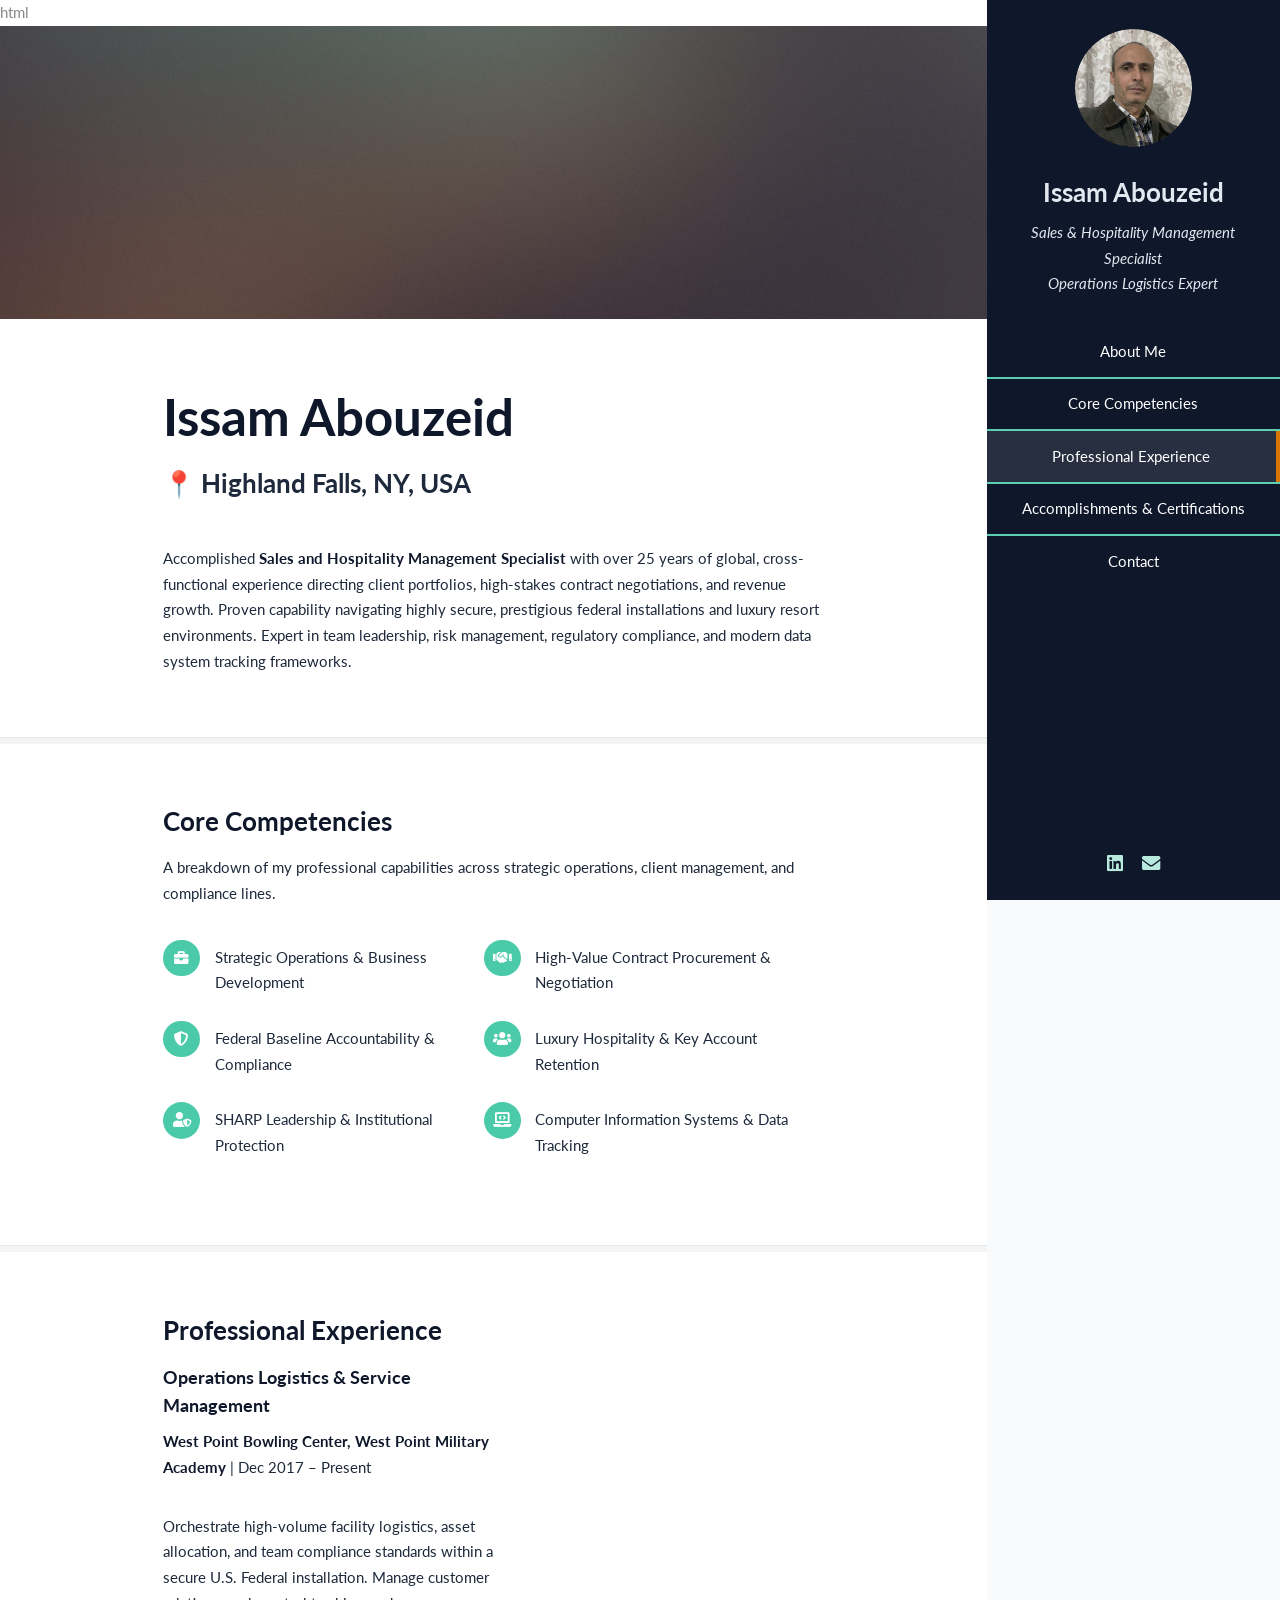
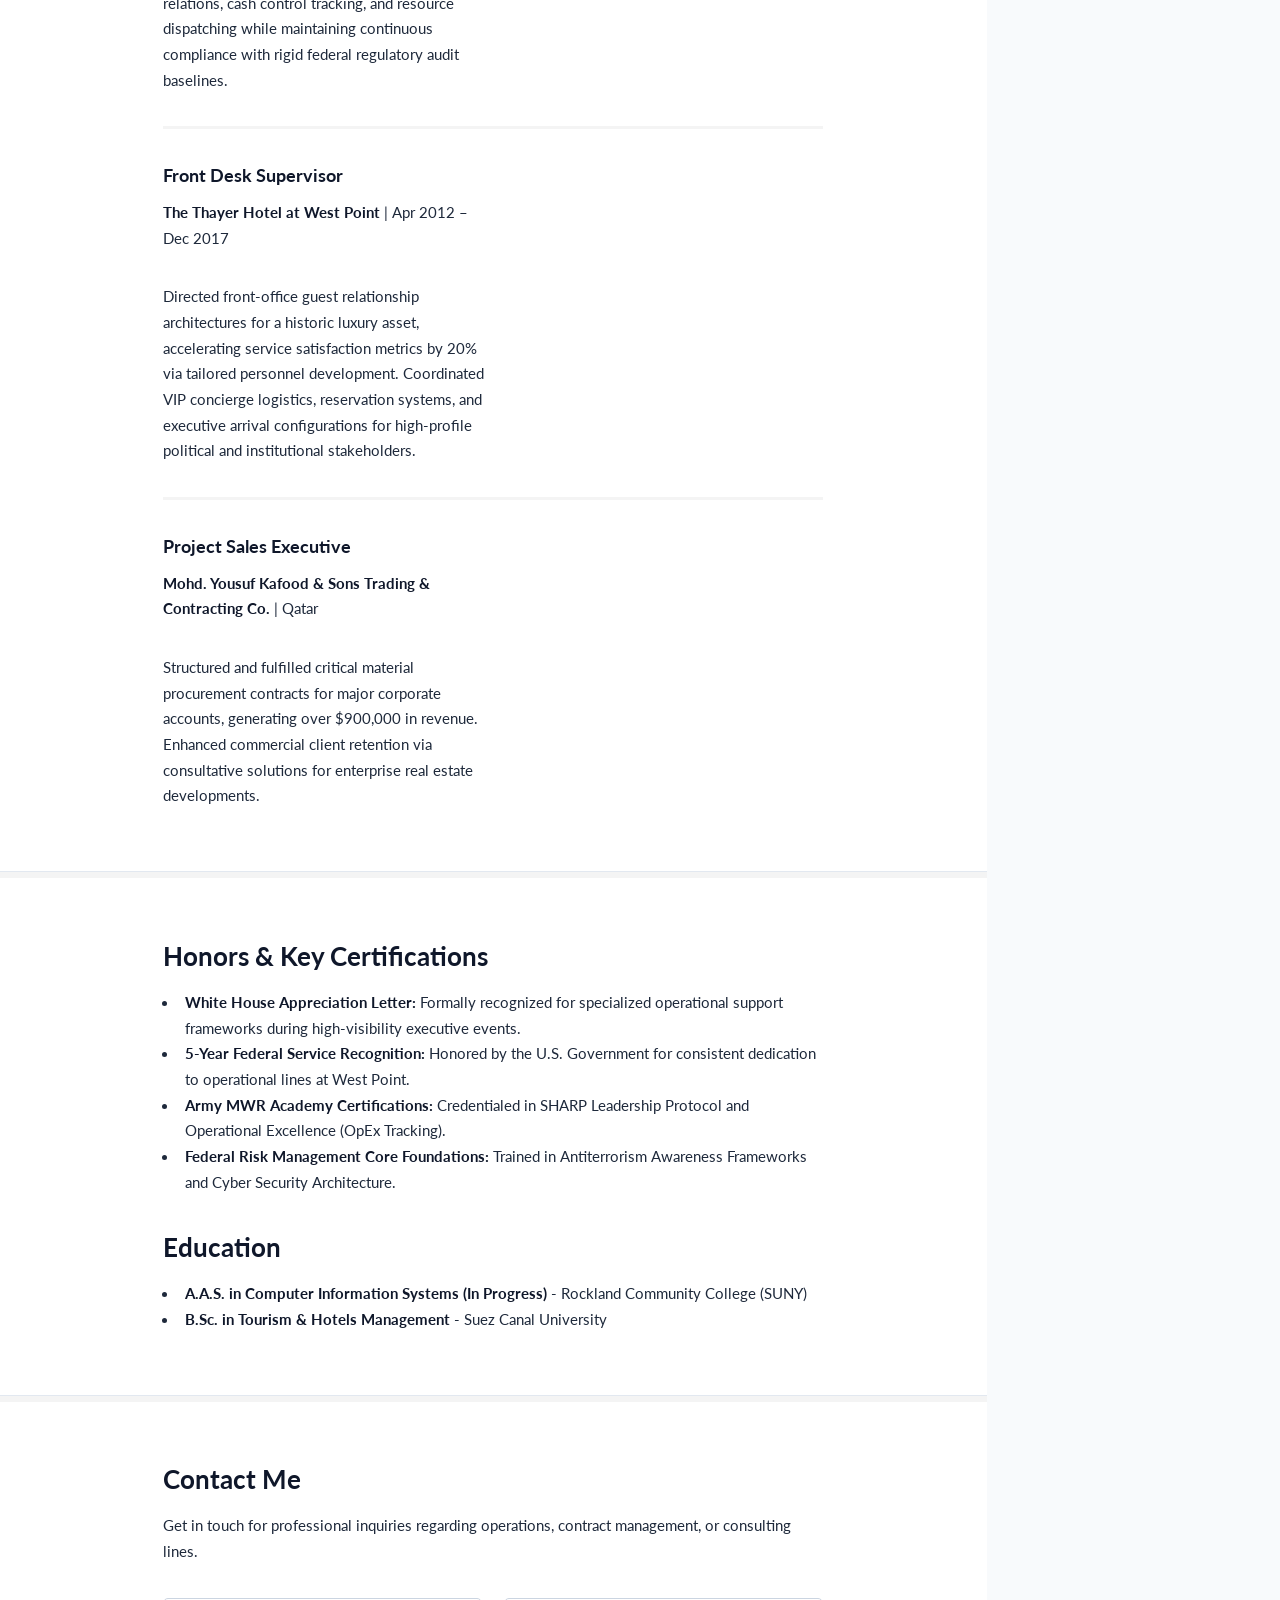
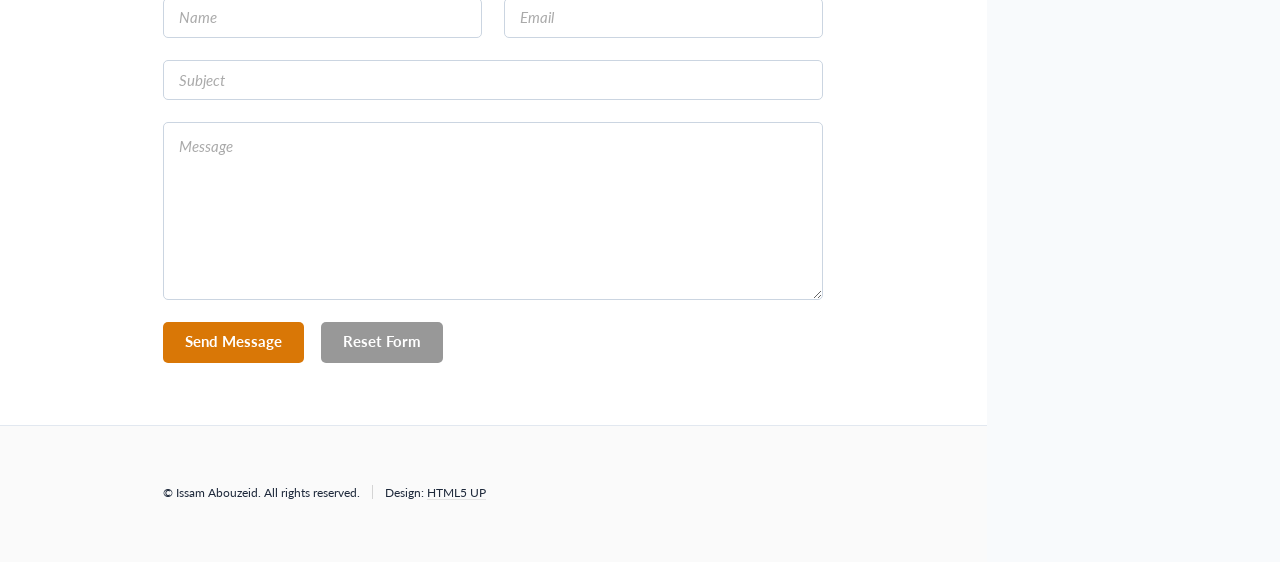
==== commit 44e6e0f6: "Update index.html" ====
--- a/index.html
+++ b/index.html
@@ -11,6 +11,7 @@
 		<meta charset="utf-8" />
 		<meta name="viewport" content="width=device-width, initial-scale=1, user-scalable=no" />
 		<link rel="stylesheet" href="assets/css/main.css" />
+		<link rel="stylesheet" href="custom-colors.css" />
 	</head>
 	<body class="is-preload">
 
--- a/assets/css/main.css
+++ b/assets/css/main.css
@@ -3313,4 +3313,4 @@
 				padding: 0;
 			}
 
-	}+	}
--- a/custom-colors.css
+++ b/custom-colors.css
@@ -0,0 +1,50 @@
+css
+/* ==========================================================================
+   SAFE COLOR INJECTION: EXEC PALETTE FOR READ ONLY TEMPLATE
+   ========================================================================== */
+
+/* 1. Content Area Background Overrides */
+body, #page-wrapper, #wrapper {
+    background-color: #F8FAFC !important;
+}
+#main section {
+    background-color: #FFFFFF !important;
+    border-bottom: 1px solid #E2E8F0 !important;
+}
+
+/* 2. Left Header Sidebar Panel */
+#header {
+    background-color: #0F172A !important;
+    color: #E2E8F0 !important;
+}
+#header h1, #header h1 a, #header p {
+    color: #E2E8F0 !important;
+}
+#header nav ul li a.active {
+    background-color: rgba(255, 255, 255, 0.1) !important;
+    color: #FFFFFF !important;
+    border-right: 4px solid #D97706 !important;
+}
+
+/* 3. Text and Headings Typography */
+h1, h2, h3, h4, h5, h6, strong {
+    color: #0F172A !important;
+}
+p, li {
+    color: #1E293B !important;
+}
+
+/* 4. Action Buttons & Form Controls */
+input[type="submit"], input[type="button"], .button.primary {
+    background-color: #D97706 !important;
+    color: #FFFFFF !important;
+    box-shadow: none !important;
+    border: none !important;
+}
+input[type="submit"]:hover, input[type="button"]:hover, .button.primary:hover {
+    background-color: #B45309 !important;
+}
+input[type="text"], input[type="email"], textarea {
+    background: #FFFFFF !important;
+    border: 1px solid #CBD5E1 !important;
+    color: #1E293B !important;
